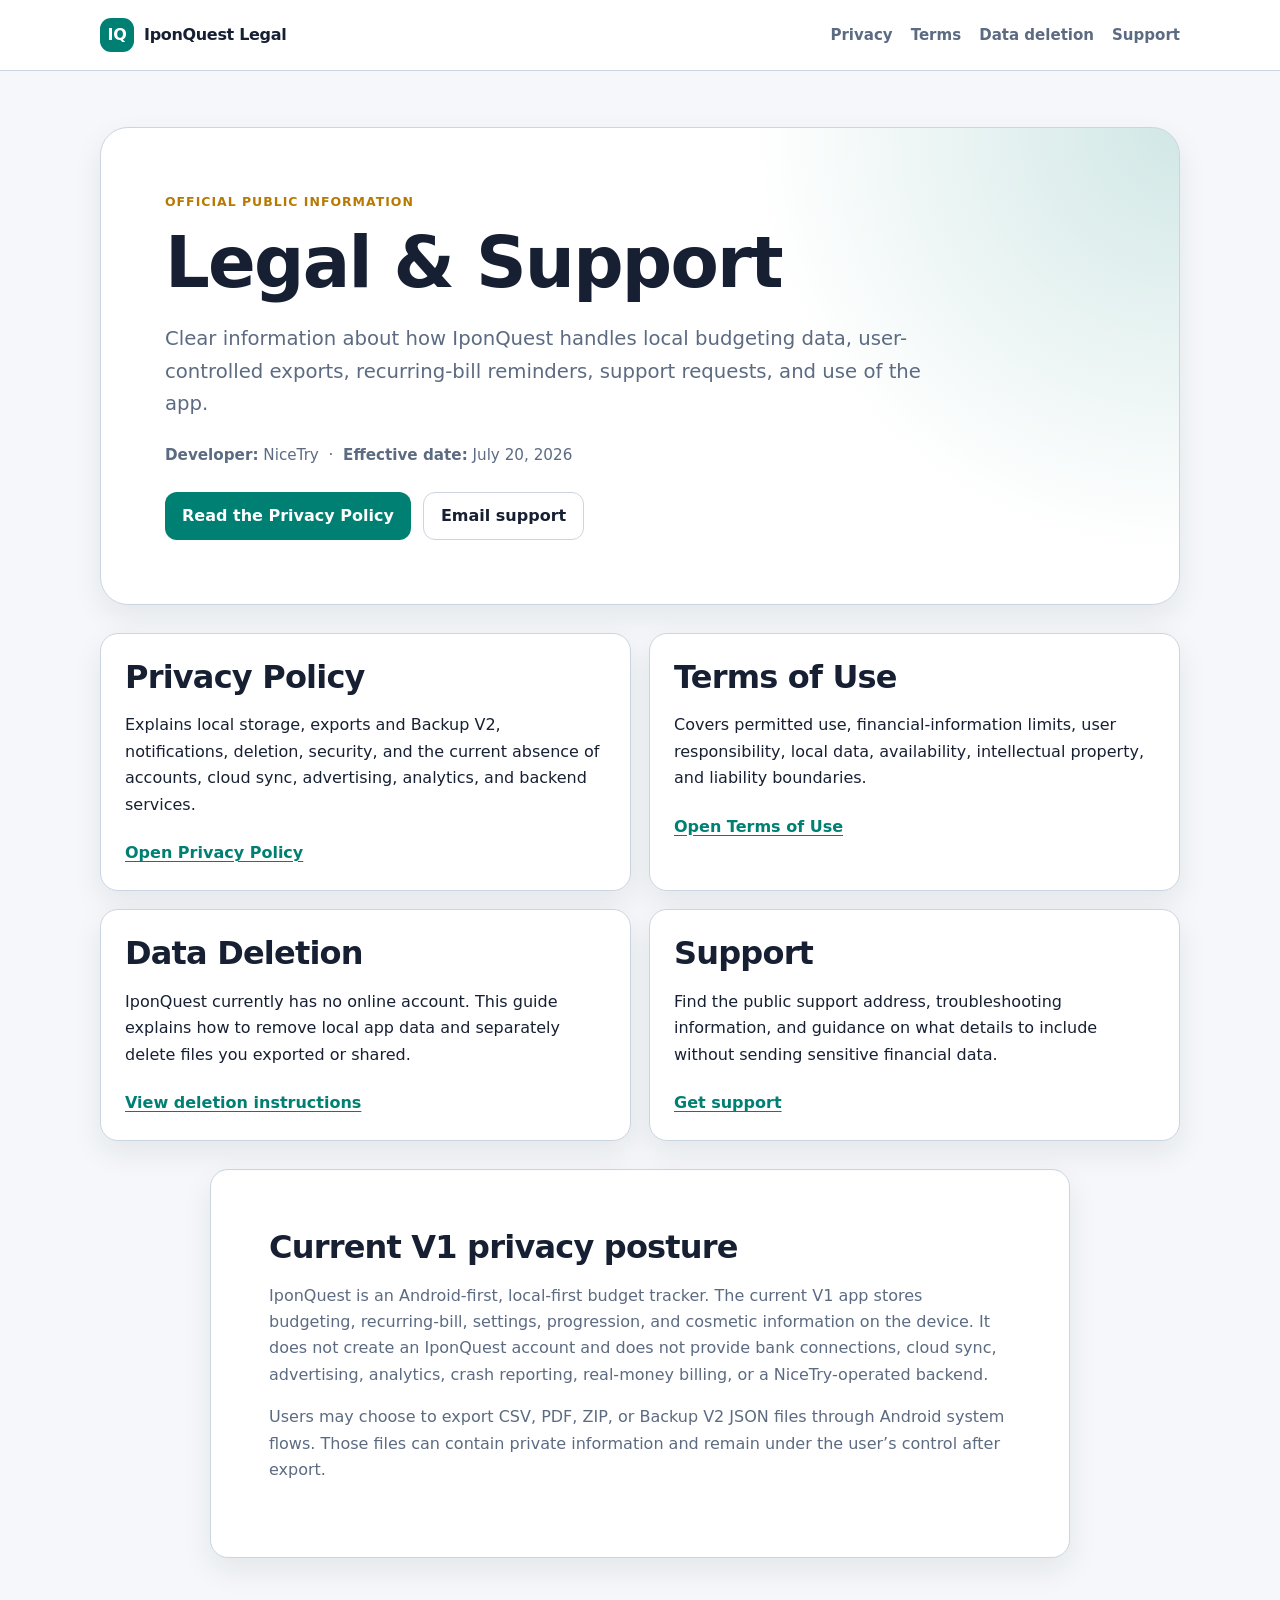
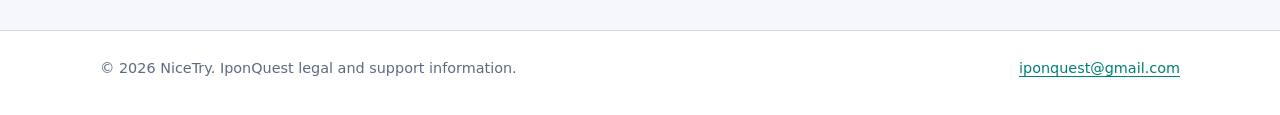
==== index.html @ e4a313d3 "feat: add legal site landing page" ====
<!doctype html>
<html lang="en">
<head>
  <meta charset="utf-8">
  <meta name="viewport" content="width=device-width, initial-scale=1">
  <meta name="description" content="Official IponQuest privacy, terms, support, and data-deletion information from NiceTry.">
  <title>IponQuest Legal & Support</title>
  <link rel="stylesheet" href="styles.css">
</head>
<body>
  <a class="skip-link" href="#main">Skip to content</a>
  <header class="site-header">
    <div class="header-inner">
      <a class="brand" href="index.html" aria-label="IponQuest Legal home">
        <span class="brand-mark" aria-hidden="true">IQ</span>
        <span>IponQuest Legal</span>
      </a>
      <nav class="nav" aria-label="Legal and support navigation">
        <a href="privacy.html">Privacy</a>
        <a href="terms.html">Terms</a>
        <a href="data-deletion.html">Data deletion</a>
        <a href="support.html">Support</a>
      </nav>
    </div>
  </header>

  <main id="main" class="page">
    <section class="hero">
      <p class="eyebrow">Official public information</p>
      <h1>Legal & Support</h1>
      <p class="lead">Clear information about how IponQuest handles local budgeting data, user-controlled exports, recurring-bill reminders, support requests, and use of the app.</p>
      <p class="meta"><strong>Developer:</strong> NiceTry &nbsp;·&nbsp; <strong>Effective date:</strong> July 20, 2026</p>
      <div class="button-row">
        <a class="button" href="privacy.html">Read the Privacy Policy</a>
        <a class="button secondary" href="mailto:iponquest@gmail.com">Email support</a>
      </div>
    </section>

    <section class="grid" aria-label="Legal documents">
      <article class="card">
        <h2>Privacy Policy</h2>
        <p>Explains local storage, exports and Backup V2, notifications, deletion, security, and the current absence of accounts, cloud sync, advertising, analytics, and backend services.</p>
        <a class="card-link" href="privacy.html">Open Privacy Policy</a>
      </article>

      <article class="card">
        <h2>Terms of Use</h2>
        <p>Covers permitted use, financial-information limits, user responsibility, local data, availability, intellectual property, and liability boundaries.</p>
        <a class="card-link" href="terms.html">Open Terms of Use</a>
      </article>

      <article class="card">
        <h2>Data Deletion</h2>
        <p>IponQuest currently has no online account. This guide explains how to remove local app data and separately delete files you exported or shared.</p>
        <a class="card-link" href="data-deletion.html">View deletion instructions</a>
      </article>

      <article class="card">
        <h2>Support</h2>
        <p>Find the public support address, troubleshooting information, and guidance on what details to include without sending sensitive financial data.</p>
        <a class="card-link" href="support.html">Get support</a>
      </article>
    </section>

    <section class="document" style="margin-top: 28px;">
      <h2>Current V1 privacy posture</h2>
      <p>IponQuest is an Android-first, local-first budget tracker. The current V1 app stores budgeting, recurring-bill, settings, progression, and cosmetic information on the device. It does not create an IponQuest account and does not provide bank connections, cloud sync, advertising, analytics, crash reporting, real-money billing, or a NiceTry-operated backend.</p>
      <p>Users may choose to export CSV, PDF, ZIP, or Backup V2 JSON files through Android system flows. Those files can contain private information and remain under the user’s control after export.</p>
    </section>
  </main>

  <footer class="site-footer">
    <div class="footer-inner">
      <span>© 2026 NiceTry. IponQuest legal and support information.</span>
      <span><a href="mailto:iponquest@gmail.com">iponquest@gmail.com</a></span>
    </div>
  </footer>
</body>
</html>
---- styles.css ----
:root {
  color-scheme: light dark;
  --bg: #f5f7fa;
  --surface: #ffffff;
  --surface-soft: #eef3f7;
  --text: #172033;
  --muted: #5c6b82;
  --line: #cbd5e1;
  --accent: #007f73;
  --accent-strong: #00665d;
  --gold: #b77900;
  --focus: #0b84f3;
  --shadow: 0 12px 30px rgba(23, 32, 51, 0.08);
  --radius: 18px;
}

* {
  box-sizing: border-box;
}

html {
  scroll-behavior: smooth;
}

body {
  margin: 0;
  background: var(--bg);
  color: var(--text);
  font-family: Inter, ui-sans-serif, system-ui, -apple-system, BlinkMacSystemFont, "Segoe UI", sans-serif;
  font-size: 16px;
  line-height: 1.65;
}

a {
  color: var(--accent);
  text-underline-offset: 0.18em;
}

a:hover {
  color: var(--accent-strong);
}

a:focus-visible,
button:focus-visible {
  outline: 3px solid var(--focus);
  outline-offset: 3px;
  border-radius: 6px;
}

.site-header {
  border-bottom: 1px solid var(--line);
  background: color-mix(in srgb, var(--surface) 92%, transparent);
  position: sticky;
  top: 0;
  z-index: 10;
  backdrop-filter: blur(14px);
}

.header-inner,
.page,
.footer-inner {
  width: min(1080px, calc(100% - 32px));
  margin: 0 auto;
}

.header-inner {
  min-height: 70px;
  display: flex;
  align-items: center;
  justify-content: space-between;
  gap: 24px;
}

.brand {
  display: inline-flex;
  align-items: center;
  gap: 10px;
  color: var(--text);
  font-weight: 800;
  text-decoration: none;
  letter-spacing: -0.02em;
}

.brand-mark {
  width: 34px;
  height: 34px;
  display: grid;
  place-items: center;
  border-radius: 11px;
  background: var(--accent);
  color: #ffffff;
  font-weight: 900;
}

.nav {
  display: flex;
  flex-wrap: wrap;
  justify-content: flex-end;
  gap: 8px 18px;
}

.nav a {
  color: var(--muted);
  font-size: 0.94rem;
  font-weight: 700;
  text-decoration: none;
}

.nav a[aria-current="page"] {
  color: var(--accent);
}

.page {
  padding: 56px 0 72px;
}

.hero {
  padding: clamp(28px, 6vw, 64px);
  border: 1px solid var(--line);
  border-radius: 28px;
  background:
    radial-gradient(circle at top right, color-mix(in srgb, var(--accent) 18%, transparent), transparent 36%),
    var(--surface);
  box-shadow: var(--shadow);
}

.eyebrow {
  margin: 0 0 8px;
  color: var(--gold);
  font-weight: 800;
  letter-spacing: 0.08em;
  text-transform: uppercase;
  font-size: 0.78rem;
}

h1,
h2,
h3 {
  line-height: 1.2;
  letter-spacing: -0.025em;
}

h1 {
  margin: 0;
  font-size: clamp(2.15rem, 7vw, 4.4rem);
}

h2 {
  margin: 2.3rem 0 0.7rem;
  font-size: clamp(1.45rem, 3vw, 2rem);
}

h3 {
  margin: 1.55rem 0 0.45rem;
  font-size: 1.15rem;
}

.lead {
  max-width: 760px;
  margin: 18px 0 0;
  color: var(--muted);
  font-size: clamp(1.05rem, 2vw, 1.23rem);
}

.meta {
  margin-top: 22px;
  color: var(--muted);
  font-size: 0.95rem;
}

.grid {
  display: grid;
  grid-template-columns: repeat(2, minmax(0, 1fr));
  gap: 18px;
  margin-top: 28px;
}

.card,
.document {
  border: 1px solid var(--line);
  border-radius: var(--radius);
  background: var(--surface);
  box-shadow: var(--shadow);
}

.card {
  padding: 24px;
}

.card h2,
.card h3 {
  margin-top: 0;
}

.card p:last-child {
  margin-bottom: 0;
}

.card-link {
  display: inline-block;
  margin-top: 6px;
  font-weight: 800;
}

.document {
  max-width: 860px;
  margin: 0 auto;
  padding: clamp(24px, 5vw, 58px);
}

.document > :first-child {
  margin-top: 0;
}

.document p,
.document li {
  color: var(--muted);
}

.document strong,
.document h1,
.document h2,
.document h3 {
  color: var(--text);
}

.document ul,
.document ol {
  padding-left: 1.35rem;
}

.notice {
  margin: 24px 0;
  padding: 18px 20px;
  border-left: 5px solid var(--accent);
  border-radius: 12px;
  background: var(--surface-soft);
}

.notice strong {
  display: block;
  margin-bottom: 4px;
}

.button-row {
  display: flex;
  flex-wrap: wrap;
  gap: 12px;
  margin-top: 24px;
}

.button {
  display: inline-flex;
  align-items: center;
  justify-content: center;
  min-height: 46px;
  padding: 10px 17px;
  border-radius: 12px;
  background: var(--accent);
  color: #ffffff;
  font-weight: 800;
  text-decoration: none;
}

.button:hover {
  background: var(--accent-strong);
  color: #ffffff;
}

.button.secondary {
  border: 1px solid var(--line);
  background: var(--surface);
  color: var(--text);
}

.site-footer {
  border-top: 1px solid var(--line);
  background: var(--surface);
}

.footer-inner {
  padding: 26px 0 34px;
  color: var(--muted);
  font-size: 0.9rem;
  display: flex;
  flex-wrap: wrap;
  justify-content: space-between;
  gap: 10px 24px;
}

.skip-link {
  position: fixed;
  left: 14px;
  top: 14px;
  z-index: 100;
  transform: translateY(-180%);
  padding: 10px 14px;
  border-radius: 10px;
  background: var(--text);
  color: var(--surface);
  font-weight: 800;
}

.skip-link:focus {
  transform: translateY(0);
}

@media (max-width: 760px) {
  .header-inner {
    align-items: flex-start;
    flex-direction: column;
    padding: 14px 0;
    gap: 10px;
  }

  .nav {
    justify-content: flex-start;
  }

  .page {
    padding-top: 30px;
  }

  .grid {
    grid-template-columns: 1fr;
  }
}

@media (prefers-color-scheme: dark) {
  :root {
    --bg: #08131f;
    --surface: #0f1e2c;
    --surface-soft: #15283a;
    --text: #edf4fb;
    --muted: #b5c2d1;
    --line: #31465b;
    --accent: #55d8c7;
    --accent-strong: #82e8db;
    --gold: #ffc44d;
    --focus: #78b8ff;
    --shadow: 0 14px 34px rgba(0, 0, 0, 0.26);
  }
}
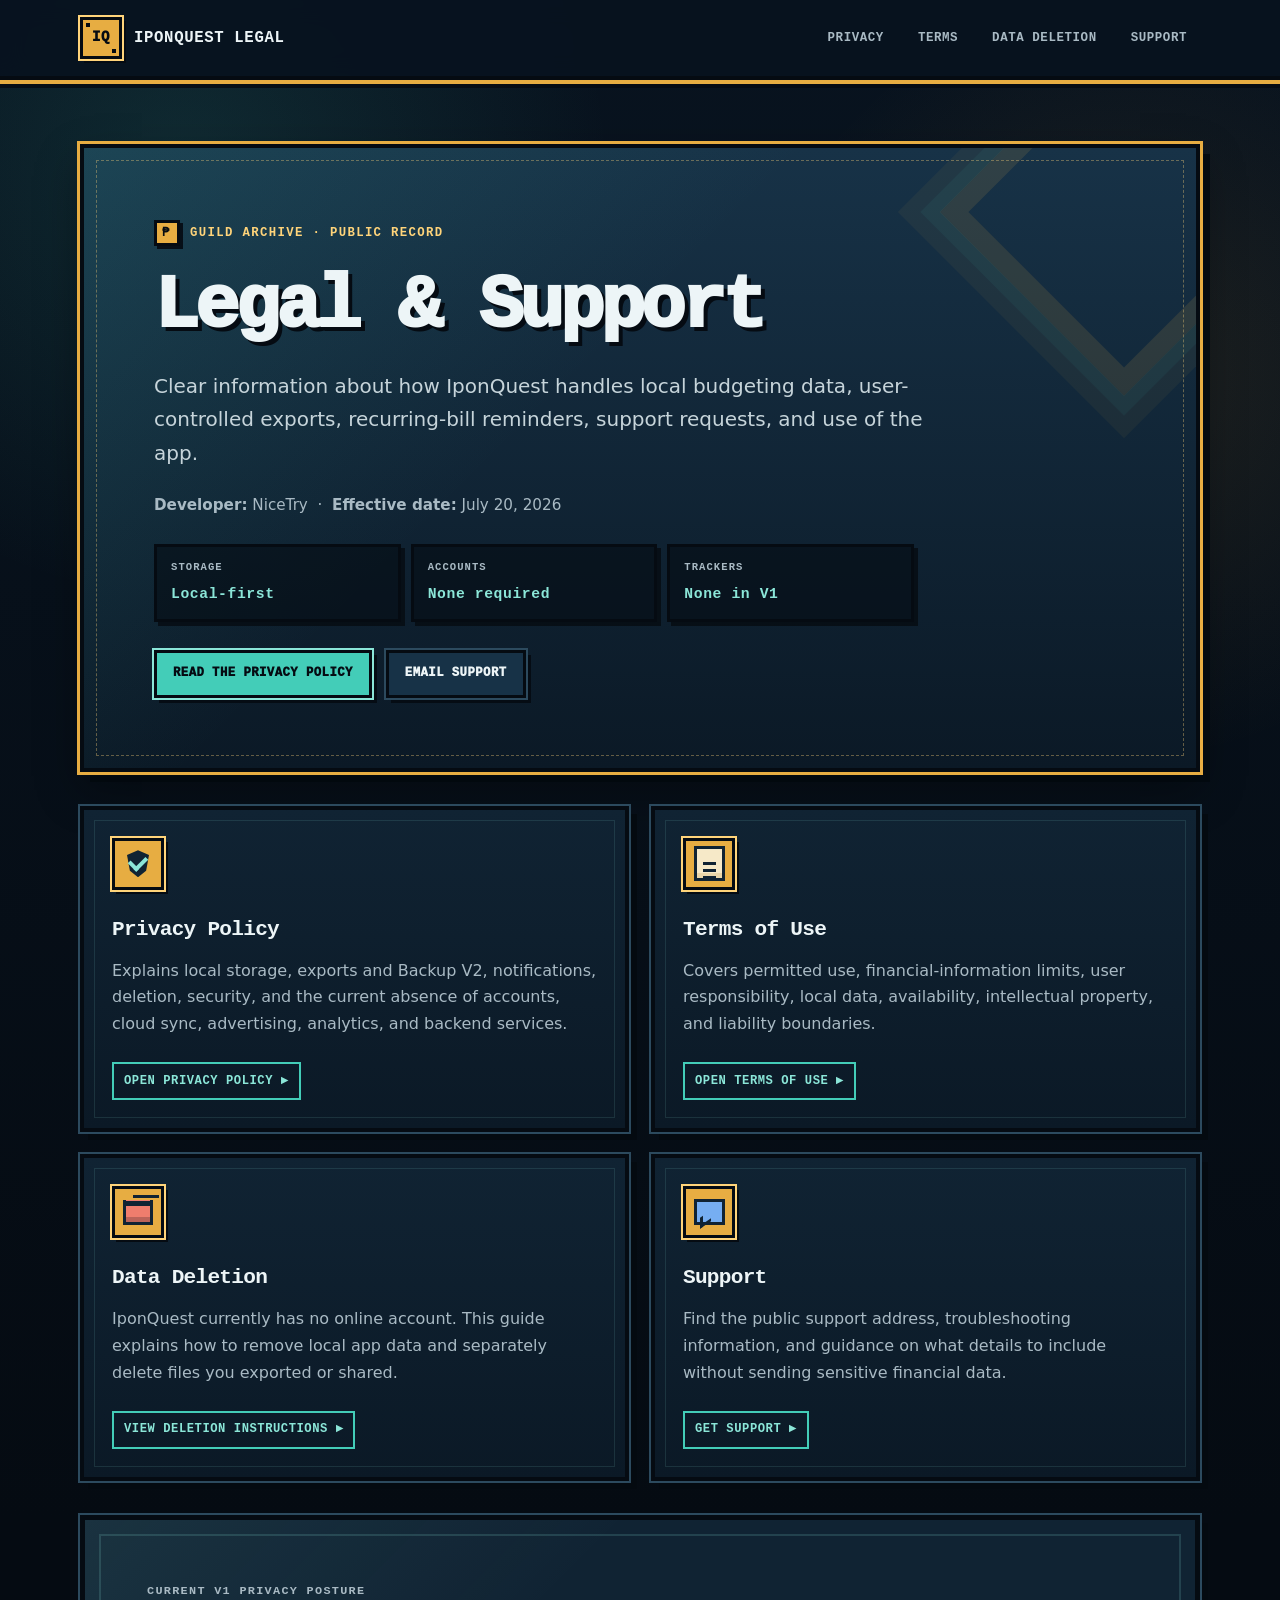
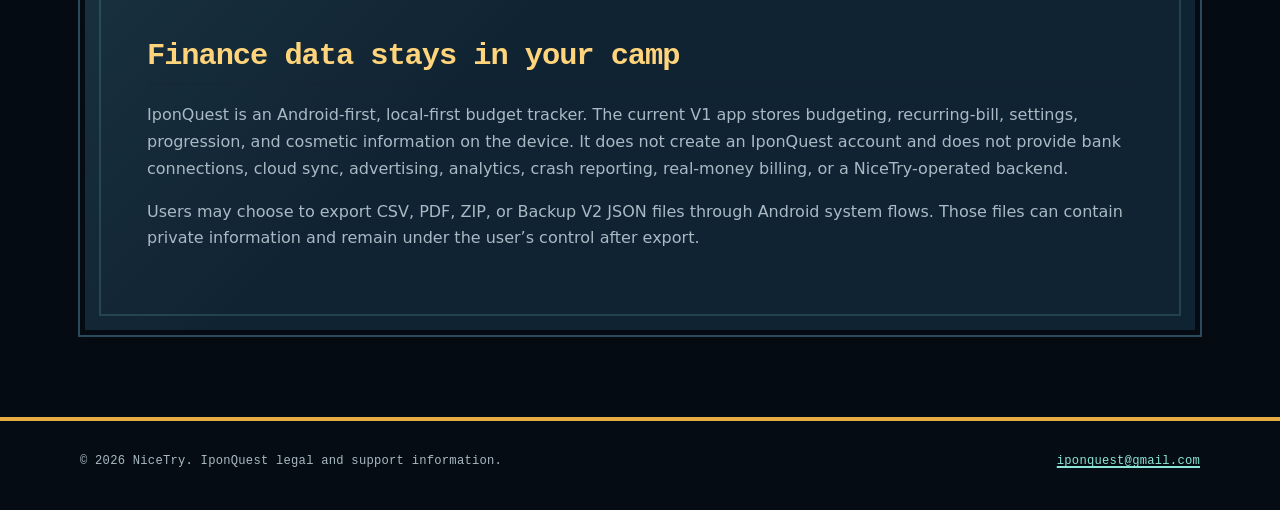
==== commit 3035d8f7: "ui: add guild archive presentation" ====
--- a/index.html
+++ b/index.html
@@ -26,10 +26,29 @@
 
   <main id="main" class="page">
     <section class="hero">
-      <p class="eyebrow">Official public information</p>
+      <div class="guild-kicker">
+        <span class="coin-sprite" aria-hidden="true">₱</span>
+        <span>Guild Archive · Public Record</span>
+      </div>
       <h1>Legal & Support</h1>
       <p class="lead">Clear information about how IponQuest handles local budgeting data, user-controlled exports, recurring-bill reminders, support requests, and use of the app.</p>
       <p class="meta"><strong>Developer:</strong> NiceTry &nbsp;·&nbsp; <strong>Effective date:</strong> July 20, 2026</p>
+
+      <div class="status-strip" aria-label="Current IponQuest privacy status">
+        <div class="status-item">
+          <span class="status-label">Storage</span>
+          <strong>Local-first</strong>
+        </div>
+        <div class="status-item">
+          <span class="status-label">Accounts</span>
+          <strong>None required</strong>
+        </div>
+        <div class="status-item">
+          <span class="status-label">Trackers</span>
+          <strong>None in V1</strong>
+        </div>
+      </div>
+
       <div class="button-row">
         <a class="button" href="privacy.html">Read the Privacy Policy</a>
         <a class="button secondary" href="mailto:iponquest@gmail.com">Email support</a>
@@ -38,32 +57,37 @@
 
     <section class="grid" aria-label="Legal documents">
       <article class="card">
+        <span class="card-glyph glyph-shield" aria-hidden="true"></span>
         <h2>Privacy Policy</h2>
         <p>Explains local storage, exports and Backup V2, notifications, deletion, security, and the current absence of accounts, cloud sync, advertising, analytics, and backend services.</p>
         <a class="card-link" href="privacy.html">Open Privacy Policy</a>
       </article>
 
       <article class="card">
+        <span class="card-glyph glyph-scroll" aria-hidden="true"></span>
         <h2>Terms of Use</h2>
         <p>Covers permitted use, financial-information limits, user responsibility, local data, availability, intellectual property, and liability boundaries.</p>
         <a class="card-link" href="terms.html">Open Terms of Use</a>
       </article>
 
       <article class="card">
+        <span class="card-glyph glyph-delete" aria-hidden="true"></span>
         <h2>Data Deletion</h2>
         <p>IponQuest currently has no online account. This guide explains how to remove local app data and separately delete files you exported or shared.</p>
         <a class="card-link" href="data-deletion.html">View deletion instructions</a>
       </article>
 
       <article class="card">
+        <span class="card-glyph glyph-support" aria-hidden="true"></span>
         <h2>Support</h2>
         <p>Find the public support address, troubleshooting information, and guidance on what details to include without sending sensitive financial data.</p>
         <a class="card-link" href="support.html">Get support</a>
       </article>
     </section>
 
-    <section class="document" style="margin-top: 28px;">
-      <h2>Current V1 privacy posture</h2>
+    <section class="document posture-panel">
+      <p class="eyebrow">Current V1 privacy posture</p>
+      <h2>Finance data stays in your camp</h2>
       <p>IponQuest is an Android-first, local-first budget tracker. The current V1 app stores budgeting, recurring-bill, settings, progression, and cosmetic information on the device. It does not create an IponQuest account and does not provide bank connections, cloud sync, advertising, analytics, crash reporting, real-money billing, or a NiceTry-operated backend.</p>
       <p>Users may choose to export CSV, PDF, ZIP, or Backup V2 JSON files through Android system flows. Those files can contain private information and remain under the user’s control after export.</p>
     </section>
--- a/styles.css
+++ b/styles.css
@@ -1,17 +1,28 @@
 :root {
-  color-scheme: light dark;
-  --bg: #f5f7fa;
-  --surface: #ffffff;
-  --surface-soft: #eef3f7;
-  --text: #172033;
-  --muted: #5c6b82;
-  --line: #cbd5e1;
-  --accent: #007f73;
-  --accent-strong: #00665d;
-  --gold: #b77900;
-  --focus: #0b84f3;
-  --shadow: 0 12px 30px rgba(23, 32, 51, 0.08);
-  --radius: 18px;
+  color-scheme: dark;
+  --night-950: #050b12;
+  --night-900: #08131f;
+  --night-850: #0b1926;
+  --night-800: #102333;
+  --night-750: #173247;
+  --teal-500: #43cdb8;
+  --teal-300: #8be6d8;
+  --gold-500: #e7ad42;
+  --gold-300: #ffd47a;
+  --coral-500: #ef7d6d;
+  --blue-400: #76aef2;
+  --paper-100: #f6e9c8;
+  --paper-200: #ead6aa;
+  --paper-ink: #172536;
+  --paper-muted: #4d5967;
+  --text: #edf5f7;
+  --muted: #a9bac4;
+  --line: #2c4a5e;
+  --focus: #91c6ff;
+  --shadow-deep: 10px 10px 0 rgba(2, 8, 13, 0.78);
+  --shadow-soft: 0 18px 40px rgba(0, 0, 0, 0.34);
+  --pixel-font: ui-monospace, "Cascadia Mono", "SFMono-Regular", Menlo, Monaco, Consolas, "Liberation Mono", monospace;
+  --body-font: Inter, ui-sans-serif, system-ui, -apple-system, BlinkMacSystemFont, "Segoe UI", sans-serif;
 }
 
 * {
@@ -20,51 +31,83 @@
 
 html {
   scroll-behavior: smooth;
+  background: var(--night-950);
 }
 
 body {
+  min-height: 100vh;
   margin: 0;
-  background: var(--bg);
+  overflow-x: hidden;
+  background:
+    radial-gradient(circle at 14% 8%, rgba(67, 205, 184, 0.13), transparent 27rem),
+    radial-gradient(circle at 88% 18%, rgba(231, 173, 66, 0.10), transparent 24rem),
+    linear-gradient(180deg, var(--night-900), var(--night-950) 72%);
   color: var(--text);
-  font-family: Inter, ui-sans-serif, system-ui, -apple-system, BlinkMacSystemFont, "Segoe UI", sans-serif;
+  font-family: var(--body-font);
   font-size: 16px;
-  line-height: 1.65;
+  line-height: 1.68;
+}
+
+body::before {
+  content: "";
+  position: fixed;
+  inset: 0;
+  z-index: -2;
+  pointer-events: none;
+  background-image:
+    linear-gradient(rgba(139, 230, 216, 0.025) 1px, transparent 1px),
+    linear-gradient(90deg, rgba(139, 230, 216, 0.025) 1px, transparent 1px);
+  background-size: 24px 24px;
+  mask-image: linear-gradient(to bottom, #000 0%, transparent 78%);
+}
+
+body::after {
+  content: "";
+  position: fixed;
+  inset: 0;
+  z-index: -1;
+  pointer-events: none;
+  opacity: 0.28;
+  background:
+    linear-gradient(90deg, transparent 0 6%, rgba(255, 212, 122, 0.3) 6% 6.3%, transparent 6.3% 100%) 0 8% / 318px 176px repeat,
+    linear-gradient(90deg, transparent 0 72%, rgba(139, 230, 216, 0.26) 72% 72.3%, transparent 72.3% 100%) 0 0 / 420px 212px repeat;
 }
 
 a {
-  color: var(--accent);
-  text-underline-offset: 0.18em;
+  color: var(--teal-300);
+  text-underline-offset: 0.2em;
+  text-decoration-thickness: 2px;
 }
 
 a:hover {
-  color: var(--accent-strong);
+  color: var(--gold-300);
 }
 
 a:focus-visible,
 button:focus-visible {
   outline: 3px solid var(--focus);
-  outline-offset: 3px;
-  border-radius: 6px;
+  outline-offset: 4px;
 }
 
 .site-header {
-  border-bottom: 1px solid var(--line);
-  background: color-mix(in srgb, var(--surface) 92%, transparent);
   position: sticky;
   top: 0;
-  z-index: 10;
-  backdrop-filter: blur(14px);
+  z-index: 20;
+  border-bottom: 4px solid var(--night-950);
+  background: rgba(8, 19, 31, 0.94);
+  box-shadow: 0 4px 0 var(--gold-500), 0 8px 0 rgba(5, 11, 18, 0.8);
+  backdrop-filter: blur(12px);
 }
 
 .header-inner,
 .page,
 .footer-inner {
-  width: min(1080px, calc(100% - 32px));
+  width: min(1120px, calc(100% - 32px));
   margin: 0 auto;
 }
 
 .header-inner {
-  min-height: 70px;
+  min-height: 76px;
   display: flex;
   align-items: center;
   justify-content: space-between;
@@ -74,138 +117,445 @@
 .brand {
   display: inline-flex;
   align-items: center;
-  gap: 10px;
+  gap: 12px;
   color: var(--text);
-  font-weight: 800;
+  font-family: var(--pixel-font);
+  font-size: 0.98rem;
+  font-weight: 900;
+  letter-spacing: 0.04em;
   text-decoration: none;
-  letter-spacing: -0.02em;
+  text-transform: uppercase;
+}
+
+.brand:hover {
+  color: var(--gold-300);
 }
 
 .brand-mark {
-  width: 34px;
-  height: 34px;
+  position: relative;
+  width: 42px;
+  height: 42px;
   display: grid;
   place-items: center;
-  border-radius: 11px;
-  background: var(--accent);
-  color: #ffffff;
-  font-weight: 900;
+  border: 3px solid var(--night-950);
+  background: var(--gold-500);
+  color: var(--night-950);
+  font-family: var(--pixel-font);
+  font-size: 0.88rem;
+  font-weight: 1000;
+  box-shadow:
+    0 0 0 2px var(--gold-300),
+    4px 4px 0 var(--night-950);
+}
+
+.brand-mark::before,
+.brand-mark::after {
+  content: "";
+  position: absolute;
+  width: 4px;
+  height: 4px;
+  background: var(--night-950);
+}
+
+.brand-mark::before {
+  left: 3px;
+  top: 3px;
+}
+
+.brand-mark::after {
+  right: 3px;
+  bottom: 3px;
 }
 
 .nav {
   display: flex;
   flex-wrap: wrap;
   justify-content: flex-end;
-  gap: 8px 18px;
+  gap: 8px;
 }
 
 .nav a {
+  min-height: 38px;
+  display: inline-flex;
+  align-items: center;
+  padding: 7px 11px;
+  border: 2px solid transparent;
   color: var(--muted);
-  font-size: 0.94rem;
-  font-weight: 700;
+  font-family: var(--pixel-font);
+  font-size: 0.78rem;
+  font-weight: 800;
+  letter-spacing: 0.045em;
   text-decoration: none;
-}
-
+  text-transform: uppercase;
+}
+
+.nav a:hover,
 .nav a[aria-current="page"] {
-  color: var(--accent);
+  border-color: var(--gold-500);
+  background: var(--night-800);
+  color: var(--gold-300);
+  box-shadow: 3px 3px 0 var(--night-950);
 }
 
 .page {
-  padding: 56px 0 72px;
+  padding: 64px 0 82px;
 }
 
 .hero {
-  padding: clamp(28px, 6vw, 64px);
-  border: 1px solid var(--line);
-  border-radius: 28px;
+  position: relative;
+  overflow: hidden;
+  padding: clamp(32px, 6vw, 70px);
+  border: 4px solid var(--night-950);
   background:
-    radial-gradient(circle at top right, color-mix(in srgb, var(--accent) 18%, transparent), transparent 36%),
-    var(--surface);
-  box-shadow: var(--shadow);
+    linear-gradient(135deg, rgba(67, 205, 184, 0.12), transparent 42%),
+    linear-gradient(180deg, var(--night-750), var(--night-850));
+  box-shadow:
+    0 0 0 3px var(--gold-500),
+    var(--shadow-deep),
+    var(--shadow-soft);
+}
+
+.hero::before {
+  content: "";
+  position: absolute;
+  right: -58px;
+  top: -66px;
+  width: 220px;
+  height: 220px;
+  border: 20px solid rgba(231, 173, 66, 0.12);
+  transform: rotate(45deg);
+  box-shadow:
+    0 0 0 14px rgba(67, 205, 184, 0.06),
+    0 0 0 30px rgba(231, 173, 66, 0.05);
+}
+
+.hero::after {
+  content: "";
+  position: absolute;
+  inset: 12px;
+  border: 1px dashed rgba(255, 212, 122, 0.36);
+  pointer-events: none;
+}
+
+.guild-kicker {
+  position: relative;
+  z-index: 1;
+  display: inline-flex;
+  align-items: center;
+  gap: 10px;
+  margin-bottom: 18px;
+  color: var(--gold-300);
+  font-family: var(--pixel-font);
+  font-size: 0.77rem;
+  font-weight: 900;
+  letter-spacing: 0.11em;
+  text-transform: uppercase;
+}
+
+.coin-sprite {
+  width: 26px;
+  height: 26px;
+  display: grid;
+  place-items: center;
+  border: 3px solid var(--night-950);
+  background: var(--gold-500);
+  color: var(--night-950);
+  font-family: var(--pixel-font);
+  font-weight: 1000;
+  box-shadow: 3px 3px 0 rgba(5, 11, 18, 0.9);
 }
 
 .eyebrow {
-  margin: 0 0 8px;
-  color: var(--gold);
-  font-weight: 800;
-  letter-spacing: 0.08em;
+  margin: 0 0 10px;
+  color: var(--gold-300);
+  font-family: var(--pixel-font);
+  font-size: 0.74rem;
+  font-weight: 900;
+  letter-spacing: 0.11em;
   text-transform: uppercase;
-  font-size: 0.78rem;
 }
 
 h1,
 h2,
 h3 {
-  line-height: 1.2;
+  line-height: 1.18;
+}
+
+h1 {
+  position: relative;
+  z-index: 1;
+  margin: 0;
+  max-width: 820px;
+  color: var(--text);
+  font-family: var(--pixel-font);
+  font-size: clamp(2.15rem, 6.8vw, 4.65rem);
+  font-weight: 1000;
+  letter-spacing: -0.055em;
+  text-shadow: 4px 4px 0 var(--night-950);
+}
+
+h2 {
+  margin: 2.35rem 0 0.72rem;
+  font-family: var(--pixel-font);
+  font-size: clamp(1.35rem, 3vw, 1.9rem);
+  letter-spacing: -0.035em;
+}
+
+h3 {
+  margin: 1.6rem 0 0.48rem;
+  font-family: var(--pixel-font);
+  font-size: 1.08rem;
   letter-spacing: -0.025em;
 }
 
-h1 {
-  margin: 0;
-  font-size: clamp(2.15rem, 7vw, 4.4rem);
-}
-
-h2 {
-  margin: 2.3rem 0 0.7rem;
-  font-size: clamp(1.45rem, 3vw, 2rem);
-}
-
-h3 {
-  margin: 1.55rem 0 0.45rem;
-  font-size: 1.15rem;
-}
-
 .lead {
-  max-width: 760px;
+  position: relative;
+  z-index: 1;
+  max-width: 770px;
   margin: 18px 0 0;
-  color: var(--muted);
-  font-size: clamp(1.05rem, 2vw, 1.23rem);
+  color: #c6d4da;
+  font-size: clamp(1.05rem, 2vw, 1.25rem);
 }
 
 .meta {
+  position: relative;
+  z-index: 1;
   margin-top: 22px;
   color: var(--muted);
   font-size: 0.95rem;
 }
 
+.status-strip {
+  position: relative;
+  z-index: 1;
+  display: grid;
+  grid-template-columns: repeat(3, minmax(0, 1fr));
+  gap: 10px;
+  max-width: 760px;
+  margin-top: 26px;
+}
+
+.status-item {
+  min-height: 74px;
+  padding: 12px 14px;
+  border: 3px solid var(--night-950);
+  background: rgba(5, 11, 18, 0.58);
+  box-shadow: 4px 4px 0 rgba(5, 11, 18, 0.82);
+}
+
+.status-label {
+  display: block;
+  margin-bottom: 3px;
+  color: var(--muted);
+  font-family: var(--pixel-font);
+  font-size: 0.66rem;
+  font-weight: 900;
+  letter-spacing: 0.1em;
+  text-transform: uppercase;
+}
+
+.status-item strong {
+  color: var(--teal-300);
+  font-family: var(--pixel-font);
+  font-size: 0.92rem;
+  letter-spacing: 0.04em;
+}
+
 .grid {
   display: grid;
   grid-template-columns: repeat(2, minmax(0, 1fr));
-  gap: 18px;
-  margin-top: 28px;
-}
-
-.card,
-.document {
-  border: 1px solid var(--line);
-  border-radius: var(--radius);
-  background: var(--surface);
-  box-shadow: var(--shadow);
+  gap: 22px;
+  margin-top: 34px;
 }
 
 .card {
-  padding: 24px;
-}
-
-.card h2,
-.card h3 {
-  margin-top: 0;
+  position: relative;
+  min-height: 250px;
+  overflow: hidden;
+  padding: 28px;
+  border: 4px solid var(--night-950);
+  background: linear-gradient(180deg, var(--night-800), var(--night-850));
+  box-shadow:
+    0 0 0 2px var(--line),
+    8px 8px 0 rgba(4, 10, 16, 0.86);
+  transition: transform 140ms ease, border-color 140ms ease, box-shadow 140ms ease;
+}
+
+.card::after {
+  content: "";
+  position: absolute;
+  inset: 10px;
+  border: 1px solid rgba(139, 230, 216, 0.12);
+  pointer-events: none;
+}
+
+.card:hover {
+  transform: translate(-2px, -2px);
+  border-color: var(--gold-500);
+  box-shadow:
+    0 0 0 2px var(--gold-300),
+    11px 11px 0 rgba(4, 10, 16, 0.9);
+}
+
+.card h2 {
+  position: relative;
+  z-index: 1;
+  margin: 18px 0 10px;
+  color: var(--text);
+  font-size: 1.32rem;
+}
+
+.card p {
+  position: relative;
+  z-index: 1;
+  color: var(--muted);
 }
 
 .card p:last-child {
   margin-bottom: 0;
 }
 
+.card-glyph {
+  position: relative;
+  z-index: 1;
+  width: 52px;
+  height: 52px;
+  display: inline-grid;
+  place-items: center;
+  border: 3px solid var(--night-950);
+  background: var(--gold-500);
+  box-shadow:
+    0 0 0 2px var(--gold-300),
+    4px 4px 0 var(--night-950);
+}
+
+.card-glyph::before,
+.card-glyph::after {
+  content: "";
+  position: absolute;
+}
+
+.glyph-shield::before {
+  width: 22px;
+  height: 27px;
+  background: var(--night-800);
+  clip-path: polygon(50% 0, 100% 18%, 87% 76%, 50% 100%, 13% 76%, 0 18%);
+}
+
+.glyph-shield::after {
+  width: 8px;
+  height: 13px;
+  border-right: 4px solid var(--teal-300);
+  border-bottom: 4px solid var(--teal-300);
+  transform: translateY(-2px) rotate(45deg);
+}
+
+.glyph-scroll::before {
+  width: 25px;
+  height: 29px;
+  border: 3px solid var(--night-800);
+  background: var(--paper-100);
+  box-shadow: inset 0 -5px 0 var(--paper-200);
+}
+
+.glyph-scroll::after {
+  width: 13px;
+  height: 3px;
+  background: var(--night-800);
+  box-shadow: 0 7px 0 var(--night-800), 0 14px 0 var(--night-800);
+}
+
+.glyph-delete::before {
+  width: 24px;
+  height: 22px;
+  border: 3px solid var(--night-800);
+  border-top: 0;
+  background: var(--coral-500);
+  box-shadow: inset 0 -5px 0 rgba(5, 11, 18, 0.22);
+}
+
+.glyph-delete::after {
+  width: 28px;
+  height: 5px;
+  top: 12px;
+  background: var(--night-800);
+  box-shadow: 8px -7px 0 -1px var(--night-800);
+}
+
+.glyph-support::before {
+  width: 25px;
+  height: 20px;
+  border: 3px solid var(--night-800);
+  background: var(--blue-400);
+}
+
+.glyph-support::after {
+  left: 14px;
+  bottom: 10px;
+  width: 8px;
+  height: 8px;
+  border-left: 3px solid var(--night-800);
+  border-bottom: 3px solid var(--night-800);
+  transform: skewY(-35deg);
+}
+
 .card-link {
-  display: inline-block;
-  margin-top: 6px;
-  font-weight: 800;
+  position: relative;
+  z-index: 1;
+  display: inline-flex;
+  align-items: center;
+  min-height: 38px;
+  margin-top: 8px;
+  padding: 5px 10px;
+  border: 2px solid var(--teal-500);
+  color: var(--teal-300);
+  font-family: var(--pixel-font);
+  font-size: 0.76rem;
+  font-weight: 900;
+  letter-spacing: 0.045em;
+  text-decoration: none;
+  text-transform: uppercase;
+}
+
+.card-link::after {
+  content: "▶";
+  margin-left: 8px;
+  font-size: 0.7em;
+}
+
+.card-link:hover {
+  border-color: var(--gold-500);
+  background: var(--gold-500);
+  color: var(--night-950);
 }
 
 .document {
-  max-width: 860px;
+  position: relative;
+  max-width: 900px;
   margin: 0 auto;
-  padding: clamp(24px, 5vw, 58px);
+  padding: clamp(28px, 5vw, 62px);
+  border: 5px solid var(--night-950);
+  background:
+    linear-gradient(rgba(255, 255, 255, 0.12), rgba(255, 255, 255, 0.12)),
+    var(--paper-100);
+  color: var(--paper-ink);
+  box-shadow:
+    0 0 0 3px var(--gold-500),
+    10px 10px 0 rgba(4, 10, 16, 0.88),
+    var(--shadow-soft);
+}
+
+.document::before {
+  content: "";
+  position: absolute;
+  inset: 14px;
+  border: 2px solid rgba(120, 87, 35, 0.28);
+  pointer-events: none;
+}
+
+.document > * {
+  position: relative;
+  z-index: 1;
 }
 
 .document > :first-child {
@@ -214,78 +564,160 @@
 
 .document p,
 .document li {
-  color: var(--muted);
+  color: var(--paper-muted);
+}
+
+.document a {
+  color: #006f68;
+}
+
+.document a:hover {
+  color: #8b4f00;
 }
 
 .document strong,
 .document h1,
 .document h2,
 .document h3 {
-  color: var(--text);
+  color: var(--paper-ink);
+  text-shadow: none;
+}
+
+.document h1 {
+  font-size: clamp(2rem, 5.5vw, 3.8rem);
+}
+
+.document h2 {
+  padding-bottom: 8px;
+  border-bottom: 3px solid rgba(23, 37, 54, 0.18);
 }
 
 .document ul,
 .document ol {
-  padding-left: 1.35rem;
+  padding-left: 1.4rem;
+}
+
+.document li::marker {
+  color: #927026;
+  font-weight: 900;
+}
+
+.posture-panel {
+  max-width: none;
+  margin-top: 34px;
+  background:
+    linear-gradient(135deg, rgba(139, 230, 216, 0.08), transparent 36%),
+    var(--night-800);
+  color: var(--text);
+  box-shadow:
+    0 0 0 2px var(--line),
+    8px 8px 0 rgba(4, 10, 16, 0.86);
+}
+
+.posture-panel::before {
+  border-color: rgba(139, 230, 216, 0.16);
+}
+
+.posture-panel h2,
+.posture-panel strong {
+  color: var(--gold-300);
+}
+
+.posture-panel p,
+.posture-panel li {
+  color: var(--muted);
 }
 
 .notice {
-  margin: 24px 0;
-  padding: 18px 20px;
-  border-left: 5px solid var(--accent);
-  border-radius: 12px;
-  background: var(--surface-soft);
+  margin: 26px 0;
+  padding: 18px 20px 18px 22px;
+  border: 3px solid var(--paper-ink);
+  border-left: 9px solid #138f83;
+  background: #dcecd9;
+  color: #263947;
+  box-shadow: 5px 5px 0 rgba(23, 37, 54, 0.18);
 }
 
 .notice strong {
   display: block;
-  margin-bottom: 4px;
+  margin-bottom: 5px;
+  color: #0e5f59;
+  font-family: var(--pixel-font);
+  letter-spacing: -0.02em;
 }
 
 .button-row {
+  position: relative;
+  z-index: 1;
   display: flex;
   flex-wrap: wrap;
-  gap: 12px;
-  margin-top: 24px;
+  gap: 14px;
+  margin-top: 28px;
 }
 
 .button {
+  min-height: 48px;
   display: inline-flex;
   align-items: center;
   justify-content: center;
-  min-height: 46px;
-  padding: 10px 17px;
-  border-radius: 12px;
-  background: var(--accent);
-  color: #ffffff;
-  font-weight: 800;
+  padding: 10px 16px;
+  border: 3px solid var(--night-950);
+  background: var(--teal-500);
+  color: var(--night-950);
+  font-family: var(--pixel-font);
+  font-size: 0.77rem;
+  font-weight: 1000;
+  letter-spacing: 0.035em;
+  text-align: center;
   text-decoration: none;
+  text-transform: uppercase;
+  box-shadow:
+    0 0 0 2px var(--teal-300),
+    5px 5px 0 rgba(5, 11, 18, 0.9);
 }
 
 .button:hover {
-  background: var(--accent-strong);
-  color: #ffffff;
+  transform: translate(-1px, -1px);
+  background: var(--gold-500);
+  color: var(--night-950);
+  box-shadow:
+    0 0 0 2px var(--gold-300),
+    7px 7px 0 rgba(5, 11, 18, 0.9);
 }
 
 .button.secondary {
-  border: 1px solid var(--line);
-  background: var(--surface);
+  border-color: var(--night-950);
+  background: var(--night-750);
   color: var(--text);
+  box-shadow:
+    0 0 0 2px var(--line),
+    5px 5px 0 rgba(5, 11, 18, 0.9);
+}
+
+.document .button.secondary {
+  background: var(--paper-200);
+  color: var(--paper-ink);
+  box-shadow:
+    0 0 0 2px #b68b3e,
+    5px 5px 0 rgba(23, 37, 54, 0.3);
 }
 
 .site-footer {
-  border-top: 1px solid var(--line);
-  background: var(--surface);
+  border-top: 4px solid var(--gold-500);
+  background: #050c13;
+  box-shadow: inset 0 4px 0 var(--night-950);
 }
 
 .footer-inner {
-  padding: 26px 0 34px;
-  color: var(--muted);
-  font-size: 0.9rem;
+  padding: 30px 0 38px;
   display: flex;
   flex-wrap: wrap;
   justify-content: space-between;
-  gap: 10px 24px;
+  gap: 12px 24px;
+  color: var(--muted);
+  font-family: var(--pixel-font);
+  font-size: 0.76rem;
+  letter-spacing: 0.02em;
 }
 
 .skip-link {
@@ -293,51 +725,111 @@
   left: 14px;
   top: 14px;
   z-index: 100;
-  transform: translateY(-180%);
+  transform: translateY(-190%);
   padding: 10px 14px;
-  border-radius: 10px;
-  background: var(--text);
-  color: var(--surface);
-  font-weight: 800;
+  border: 3px solid var(--gold-300);
+  background: var(--night-950);
+  color: var(--gold-300);
+  font-family: var(--pixel-font);
+  font-weight: 900;
 }
 
 .skip-link:focus {
   transform: translateY(0);
 }
 
-@media (max-width: 760px) {
+@media (max-width: 800px) {
   .header-inner {
     align-items: flex-start;
     flex-direction: column;
-    padding: 14px 0;
-    gap: 10px;
+    padding: 15px 0 17px;
+    gap: 12px;
   }
 
   .nav {
+    width: 100%;
     justify-content: flex-start;
   }
 
+  .nav a {
+    flex: 1 1 auto;
+    justify-content: center;
+  }
+
   .page {
-    padding-top: 30px;
+    padding-top: 38px;
   }
 
   .grid {
     grid-template-columns: 1fr;
   }
-}
-
-@media (prefers-color-scheme: dark) {
-  :root {
-    --bg: #08131f;
-    --surface: #0f1e2c;
-    --surface-soft: #15283a;
-    --text: #edf4fb;
-    --muted: #b5c2d1;
-    --line: #31465b;
-    --accent: #55d8c7;
-    --accent-strong: #82e8db;
-    --gold: #ffc44d;
-    --focus: #78b8ff;
-    --shadow: 0 14px 34px rgba(0, 0, 0, 0.26);
-  }
-}
+
+  .status-strip {
+    grid-template-columns: 1fr;
+  }
+
+  .status-item {
+    min-height: auto;
+  }
+}
+
+@media (max-width: 520px) {
+  .header-inner,
+  .page,
+  .footer-inner {
+    width: min(100% - 22px, 1120px);
+  }
+
+  .brand {
+    font-size: 0.83rem;
+  }
+
+  .brand-mark {
+    width: 38px;
+    height: 38px;
+  }
+
+  .nav {
+    display: grid;
+    grid-template-columns: repeat(2, minmax(0, 1fr));
+  }
+
+  .hero {
+    padding: 28px 22px 32px;
+  }
+
+  .hero::after,
+  .document::before {
+    inset: 8px;
+  }
+
+  .card {
+    min-height: 0;
+    padding: 24px 22px;
+  }
+
+  .document {
+    padding: 30px 24px;
+  }
+
+  .button-row,
+  .button {
+    width: 100%;
+  }
+
+  .footer-inner {
+    flex-direction: column;
+  }
+}
+
+@media (prefers-reduced-motion: reduce) {
+  html {
+    scroll-behavior: auto;
+  }
+
+  *,
+  *::before,
+  *::after {
+    transition: none !important;
+  }
+}
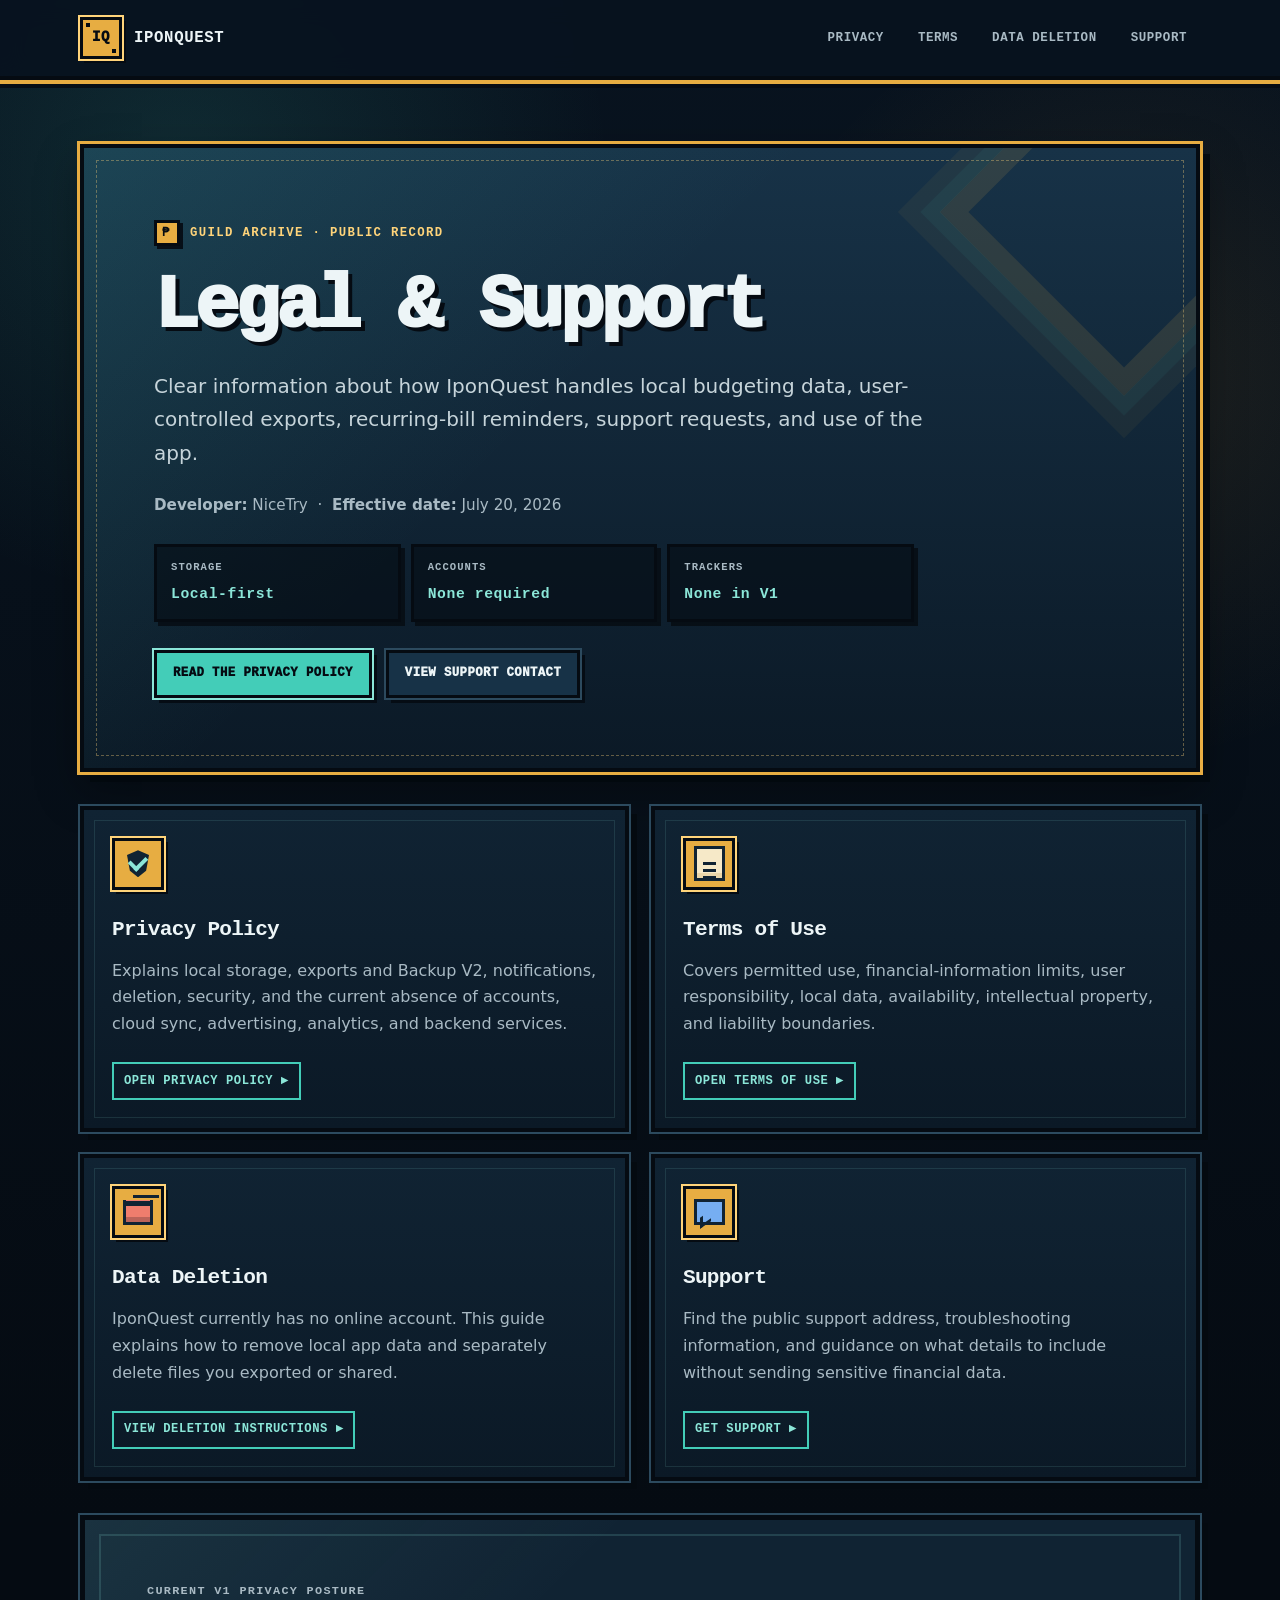
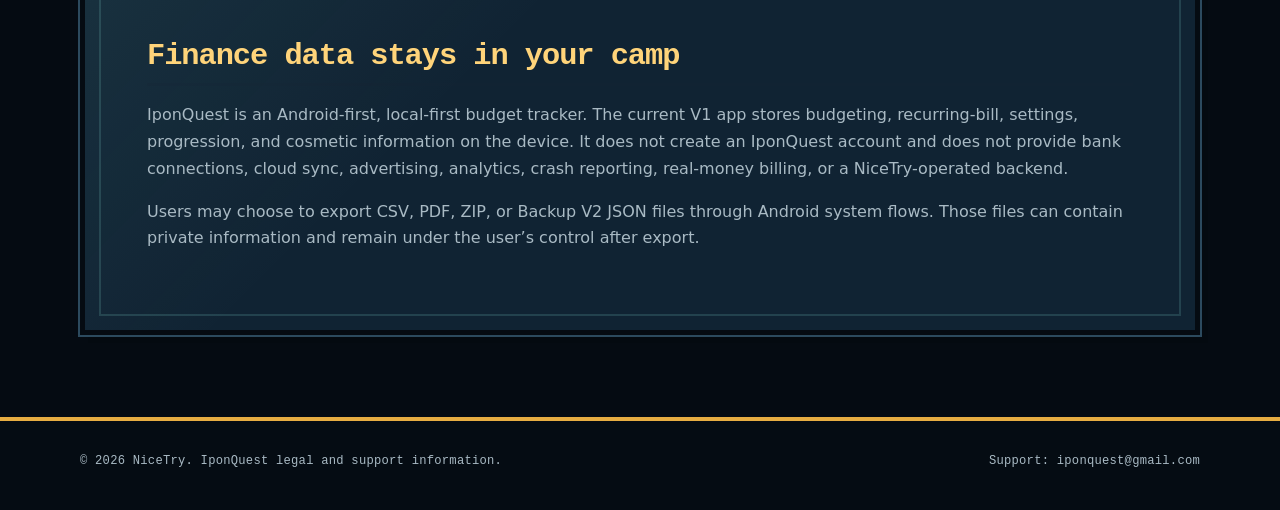
==== commit 15f8ef7a: "fix: make support contact browser-safe" ====
--- a/index.html
+++ b/index.html
@@ -11,9 +11,9 @@
   <a class="skip-link" href="#main">Skip to content</a>
   <header class="site-header">
     <div class="header-inner">
-      <a class="brand" href="index.html" aria-label="IponQuest Legal home">
+      <a class="brand" href="index.html" aria-label="IponQuest home">
         <span class="brand-mark" aria-hidden="true">IQ</span>
-        <span>IponQuest Legal</span>
+        <span>IponQuest</span>
       </a>
       <nav class="nav" aria-label="Legal and support navigation">
         <a href="privacy.html">Privacy</a>
@@ -51,7 +51,7 @@
 
       <div class="button-row">
         <a class="button" href="privacy.html">Read the Privacy Policy</a>
-        <a class="button secondary" href="mailto:iponquest@gmail.com">Email support</a>
+        <a class="button secondary" href="support.html">View support contact</a>
       </div>
     </section>
 
@@ -96,8 +96,8 @@
   <footer class="site-footer">
     <div class="footer-inner">
       <span>© 2026 NiceTry. IponQuest legal and support information.</span>
-      <span><a href="mailto:iponquest@gmail.com">iponquest@gmail.com</a></span>
+      <span>Support: iponquest@gmail.com</span>
     </div>
   </footer>
 </body>
-</html>
+</html>
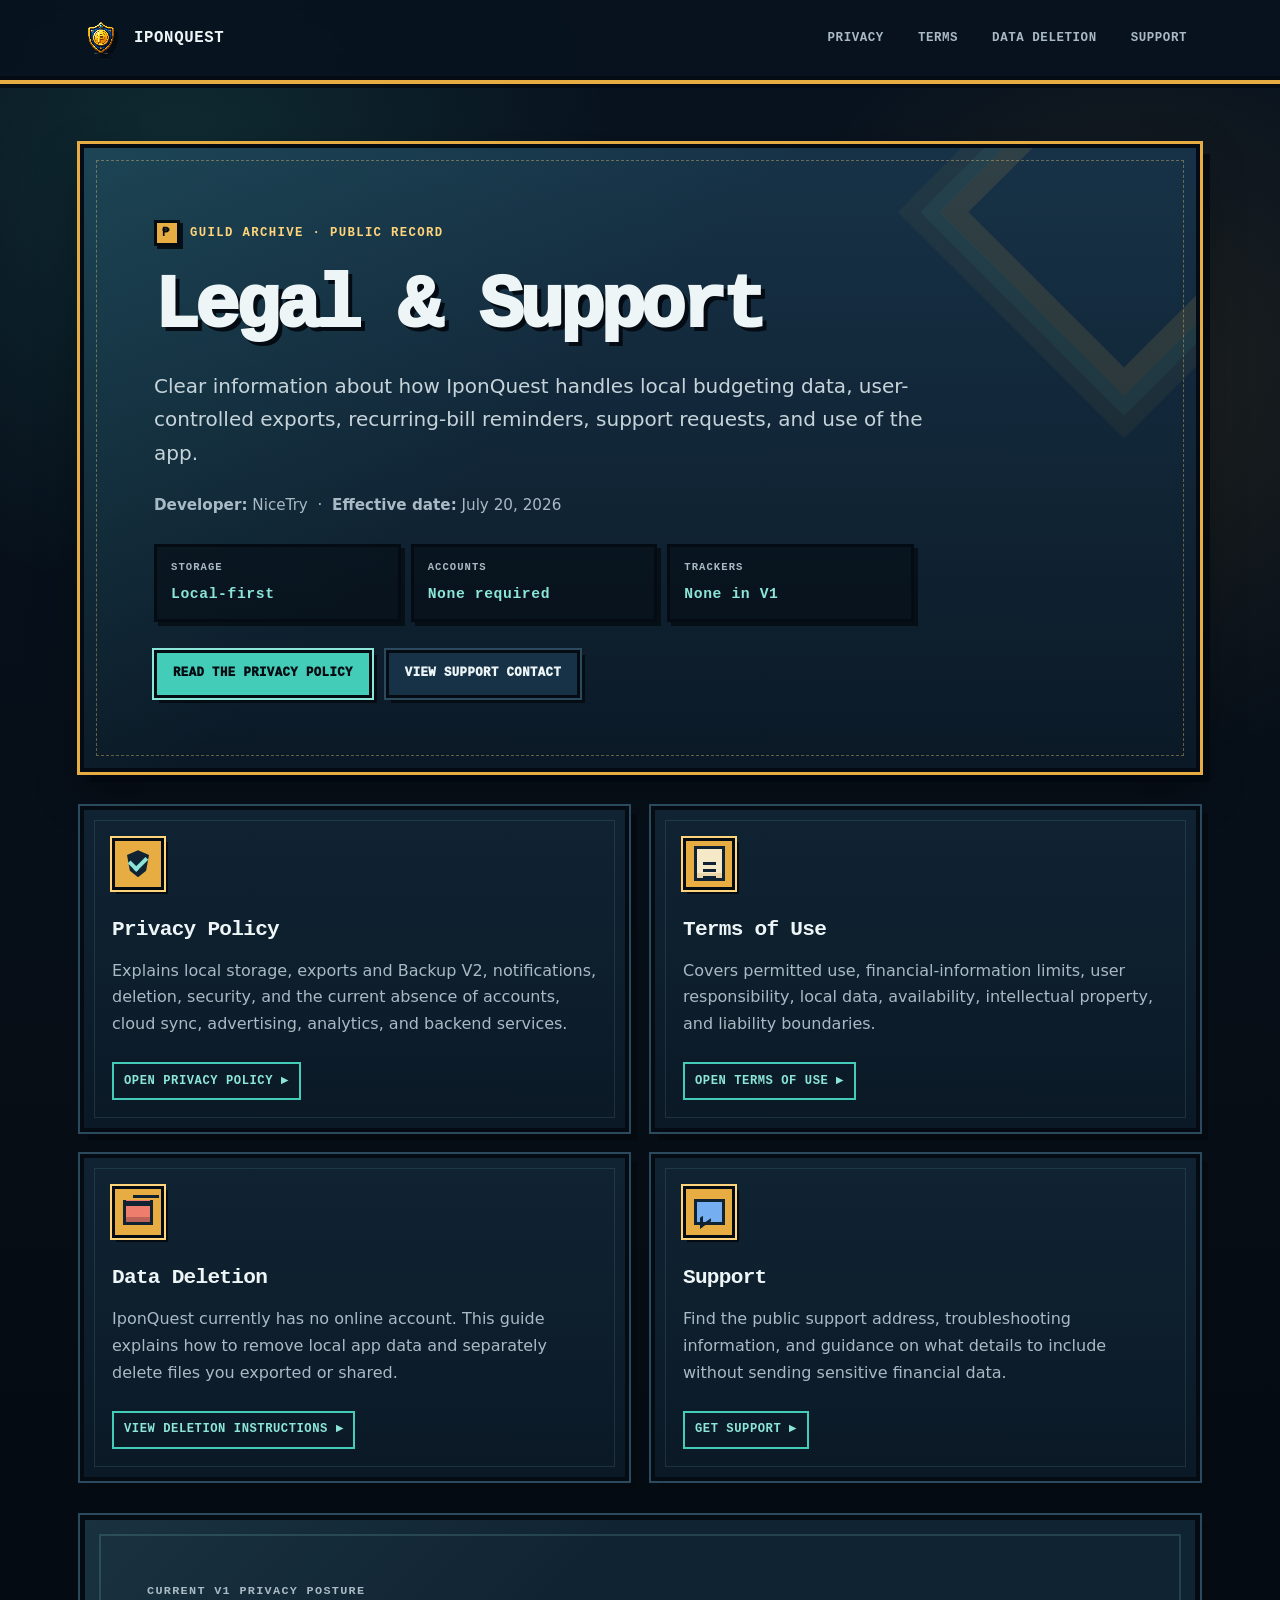
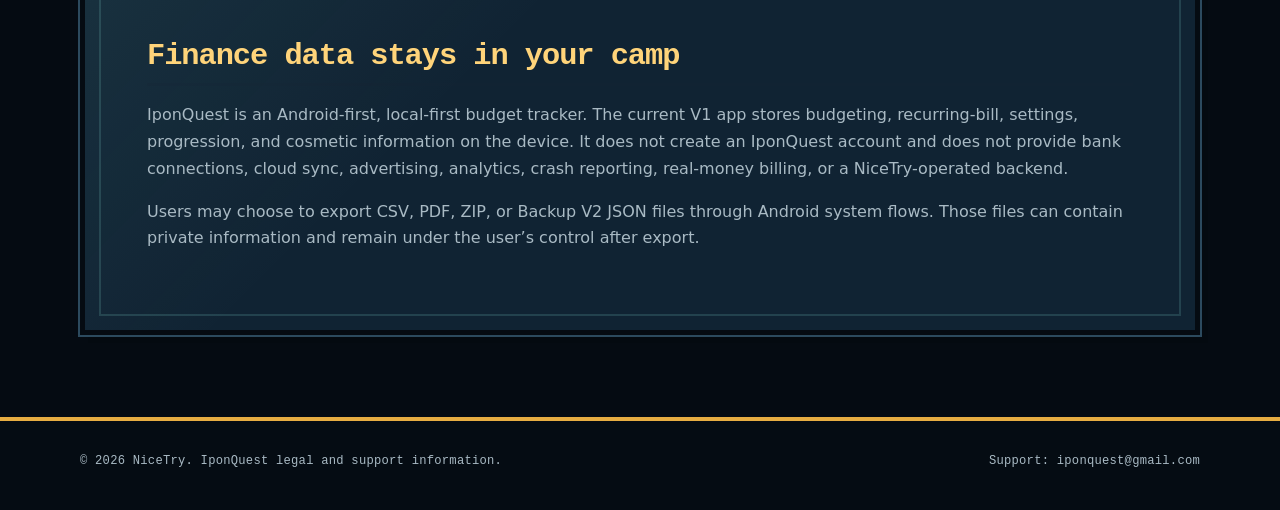
==== commit 456e35c7: "ui: use official logo on legal homepage" ====
--- a/index.html
+++ b/index.html
@@ -5,14 +5,16 @@
   <meta name="viewport" content="width=device-width, initial-scale=1">
   <meta name="description" content="Official IponQuest privacy, terms, support, and data-deletion information from NiceTry.">
   <title>IponQuest Legal & Support</title>
+  <link rel="icon" type="image/png" href="assets/ico_iponquest_alternative.png">
   <link rel="stylesheet" href="styles.css">
+  <link rel="stylesheet" href="logo.css">
 </head>
 <body>
   <a class="skip-link" href="#main">Skip to content</a>
   <header class="site-header">
     <div class="header-inner">
       <a class="brand" href="index.html" aria-label="IponQuest home">
-        <span class="brand-mark" aria-hidden="true">IQ</span>
+        <img class="brand-logo" src="assets/ico_iponquest_alternative.png" alt="" width="42" height="42">
         <span>IponQuest</span>
       </a>
       <nav class="nav" aria-label="Legal and support navigation">
@@ -100,4 +102,4 @@
     </div>
   </footer>
 </body>
-</html>+</html>
--- a/logo.css
+++ b/logo.css
@@ -0,0 +1,16 @@
+.brand-logo {
+  width: 42px;
+  height: 42px;
+  display: block;
+  flex: 0 0 auto;
+  object-fit: contain;
+  image-rendering: pixelated;
+  filter: drop-shadow(4px 4px 0 var(--night-950));
+}
+
+@media (max-width: 520px) {
+  .brand-logo {
+    width: 38px;
+    height: 38px;
+  }
+}
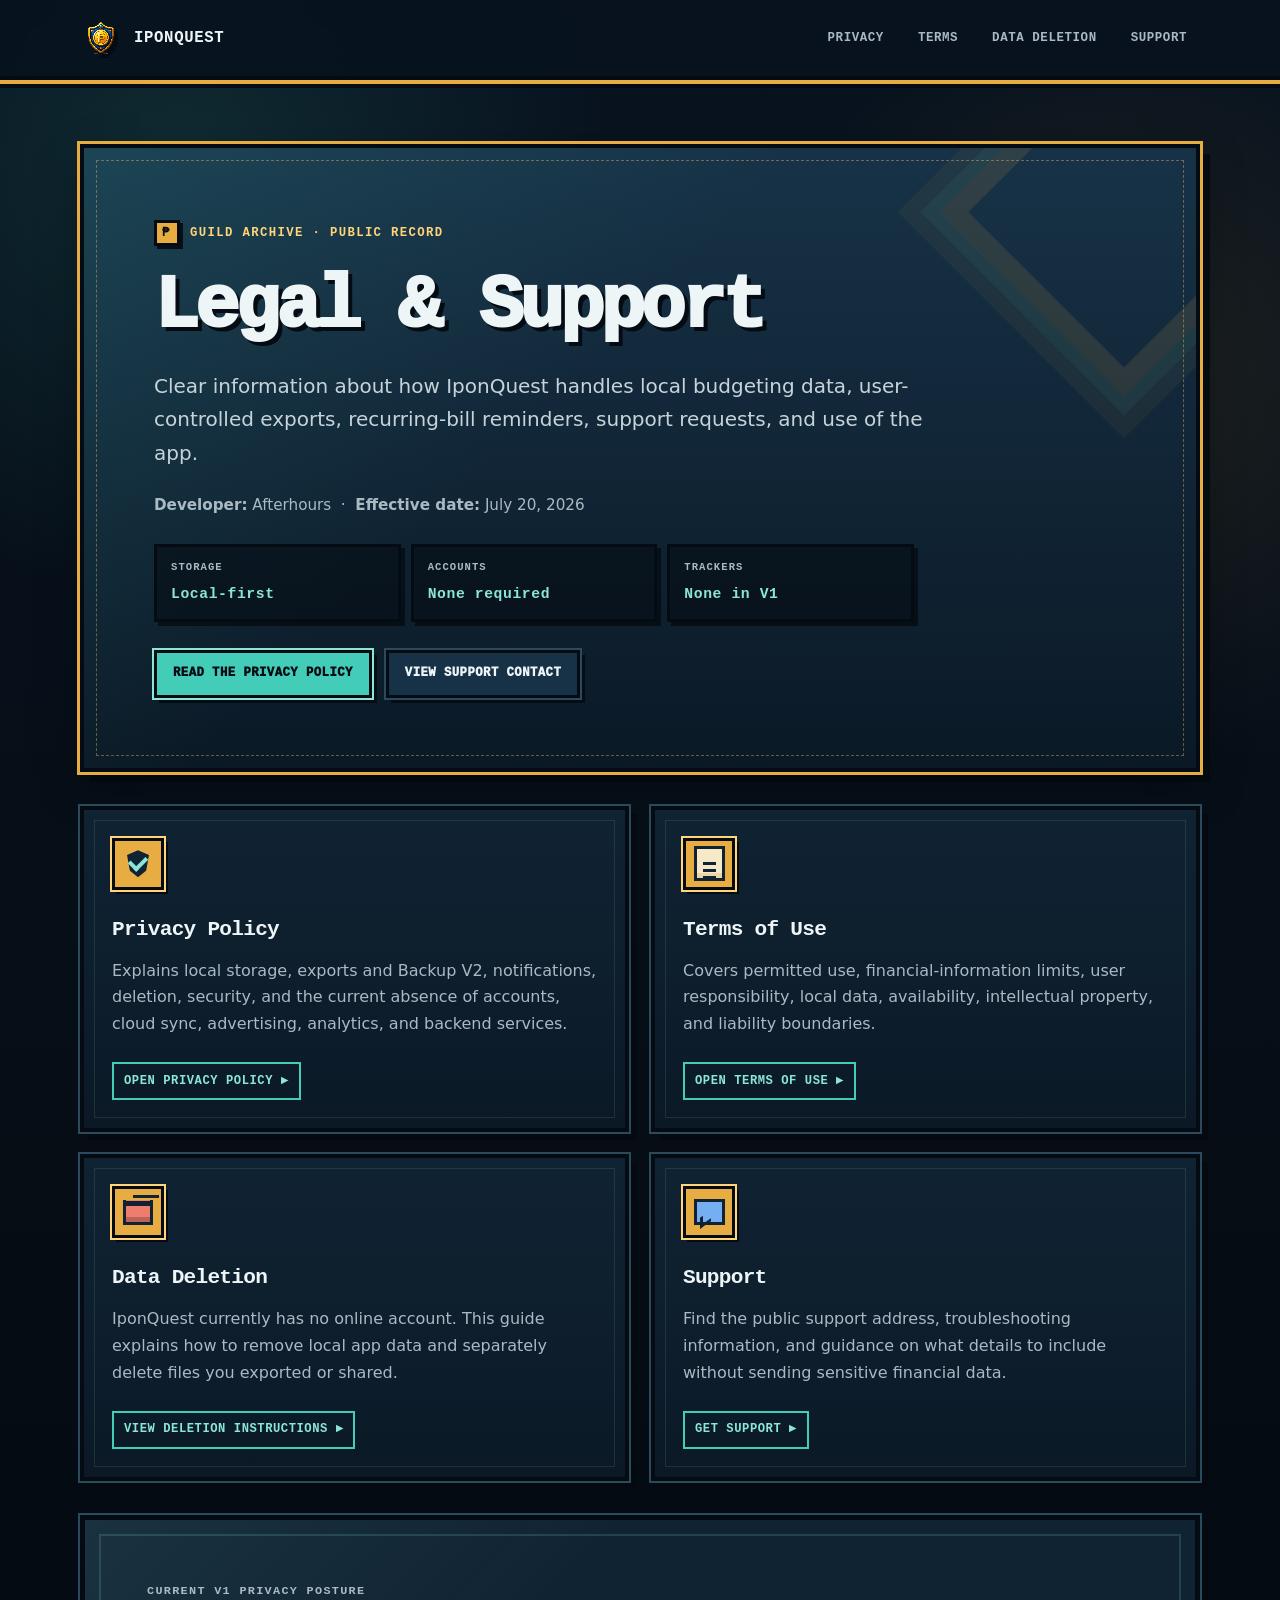
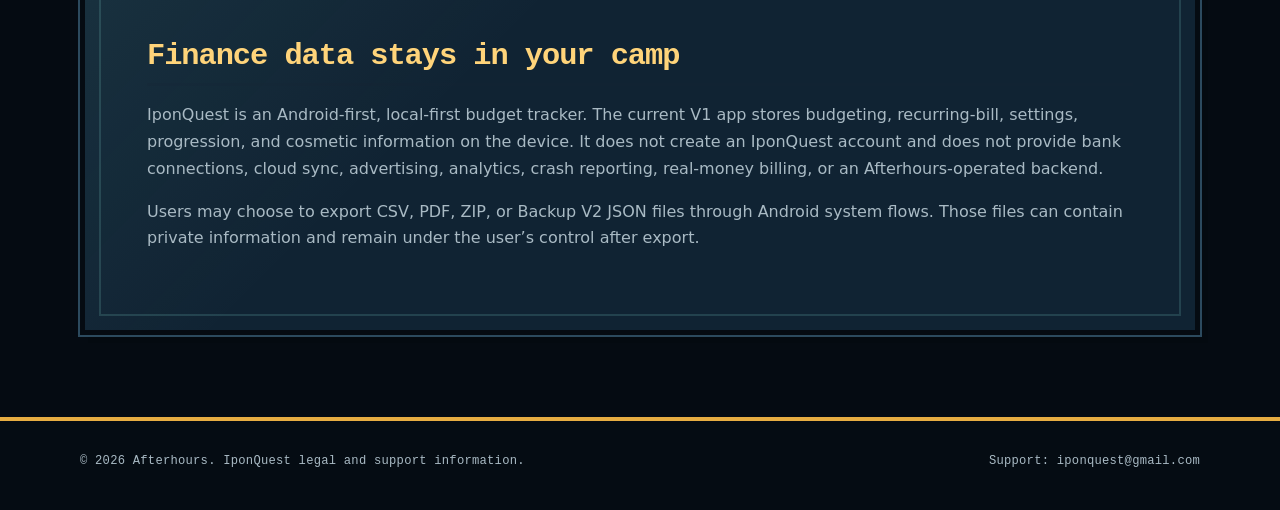
==== commit e20cd8fd: "docs: update legal homepage branding" ====
--- a/index.html
+++ b/index.html
@@ -3,7 +3,7 @@
 <head>
   <meta charset="utf-8">
   <meta name="viewport" content="width=device-width, initial-scale=1">
-  <meta name="description" content="Official IponQuest privacy, terms, support, and data-deletion information from NiceTry.">
+  <meta name="description" content="Official IponQuest privacy, terms, support, and data-deletion information from Afterhours.">
   <title>IponQuest Legal & Support</title>
   <link rel="icon" type="image/png" href="assets/ico_iponquest_alternative.png">
   <link rel="stylesheet" href="styles.css">
@@ -34,7 +34,7 @@
       </div>
       <h1>Legal & Support</h1>
       <p class="lead">Clear information about how IponQuest handles local budgeting data, user-controlled exports, recurring-bill reminders, support requests, and use of the app.</p>
-      <p class="meta"><strong>Developer:</strong> NiceTry &nbsp;·&nbsp; <strong>Effective date:</strong> July 20, 2026</p>
+      <p class="meta"><strong>Developer:</strong> Afterhours &nbsp;·&nbsp; <strong>Effective date:</strong> July 20, 2026</p>
 
       <div class="status-strip" aria-label="Current IponQuest privacy status">
         <div class="status-item">
@@ -90,14 +90,14 @@
     <section class="document posture-panel">
       <p class="eyebrow">Current V1 privacy posture</p>
       <h2>Finance data stays in your camp</h2>
-      <p>IponQuest is an Android-first, local-first budget tracker. The current V1 app stores budgeting, recurring-bill, settings, progression, and cosmetic information on the device. It does not create an IponQuest account and does not provide bank connections, cloud sync, advertising, analytics, crash reporting, real-money billing, or a NiceTry-operated backend.</p>
+      <p>IponQuest is an Android-first, local-first budget tracker. The current V1 app stores budgeting, recurring-bill, settings, progression, and cosmetic information on the device. It does not create an IponQuest account and does not provide bank connections, cloud sync, advertising, analytics, crash reporting, real-money billing, or an Afterhours-operated backend.</p>
       <p>Users may choose to export CSV, PDF, ZIP, or Backup V2 JSON files through Android system flows. Those files can contain private information and remain under the user’s control after export.</p>
     </section>
   </main>
 
   <footer class="site-footer">
     <div class="footer-inner">
-      <span>© 2026 NiceTry. IponQuest legal and support information.</span>
+      <span>© 2026 Afterhours. IponQuest legal and support information.</span>
       <span>Support: iponquest@gmail.com</span>
     </div>
   </footer>
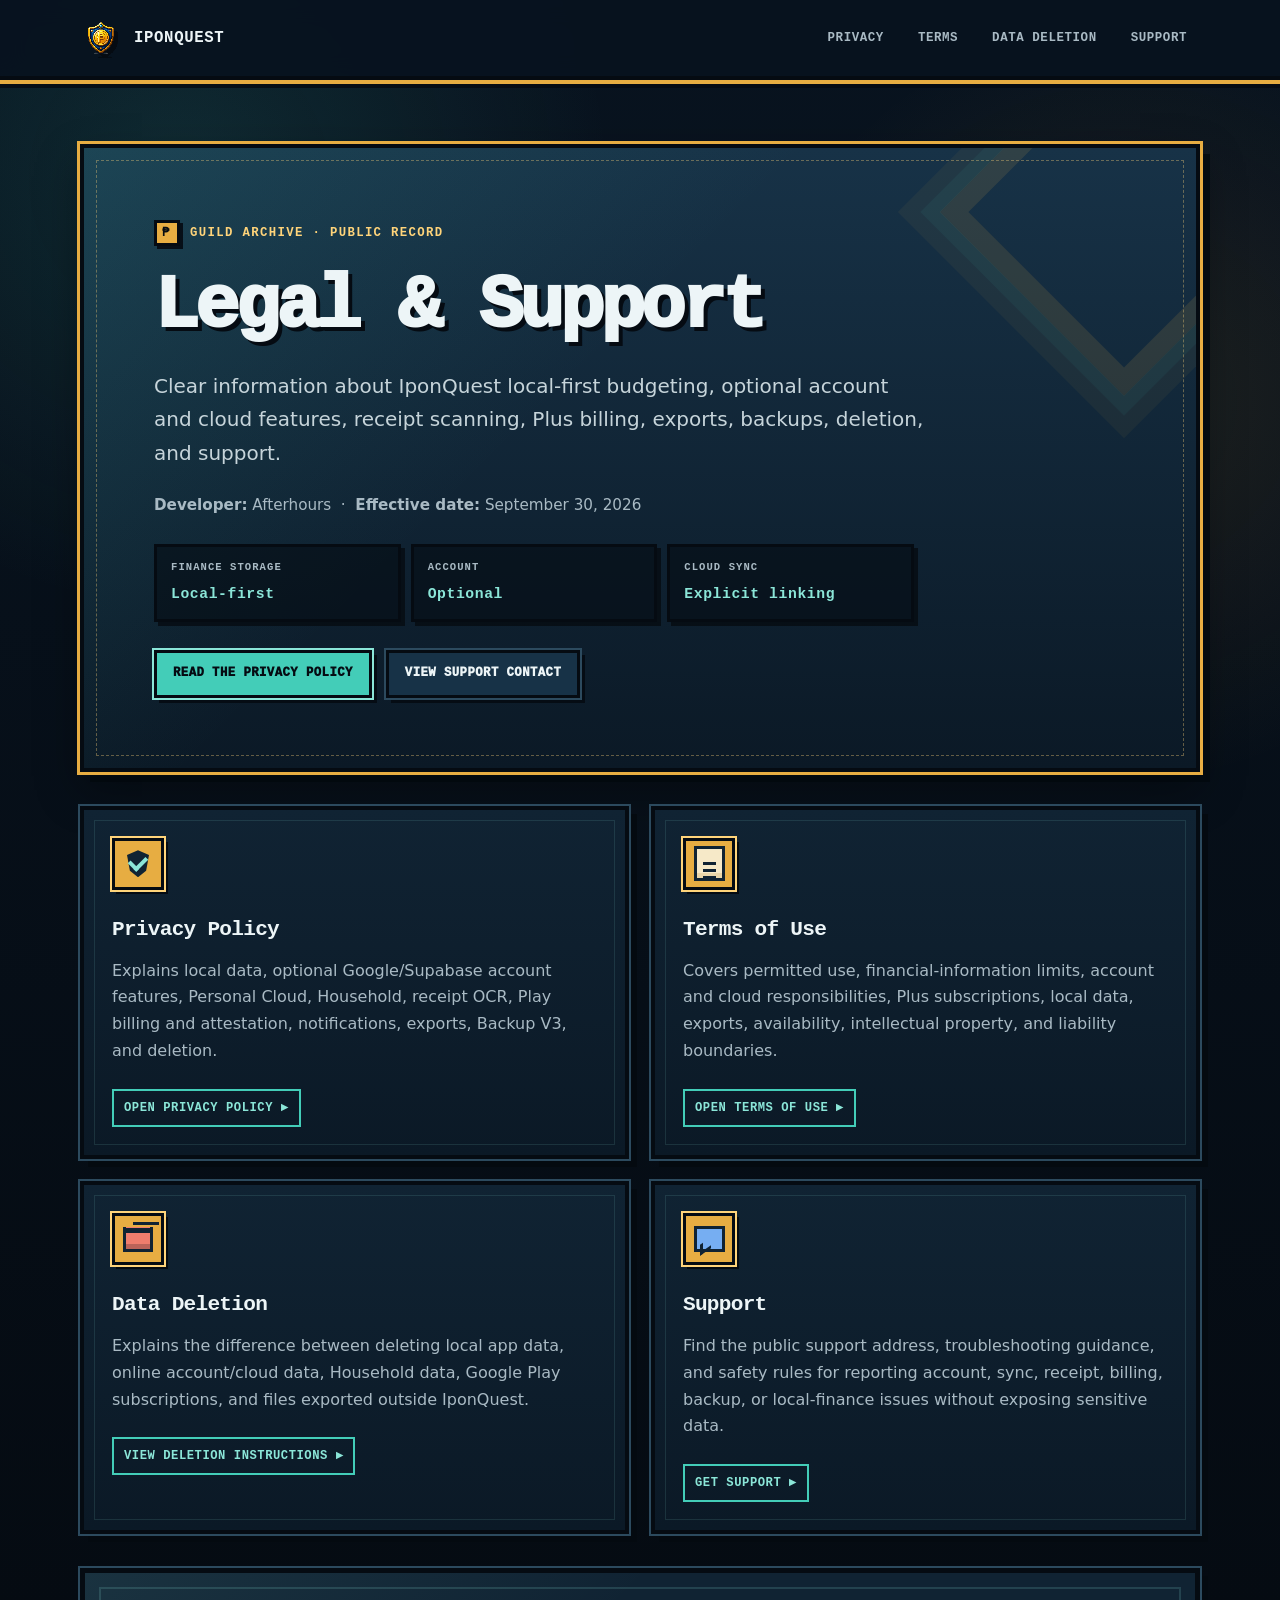
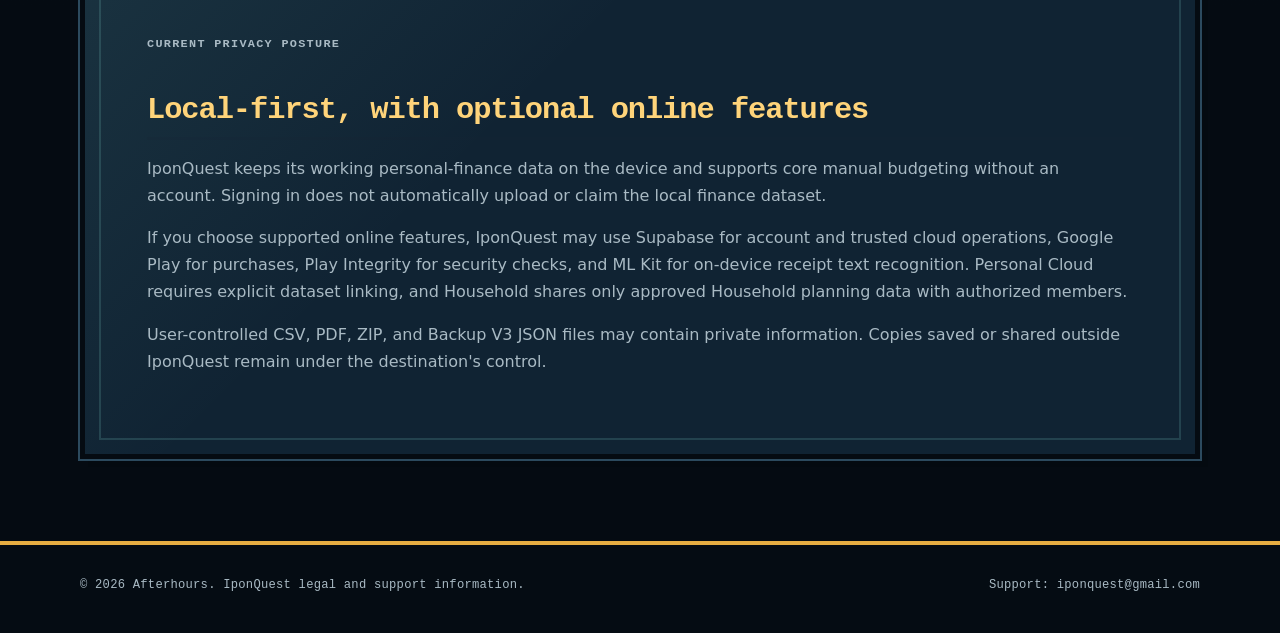
==== commit b2db9b75: "docs: refresh legal site overview" ====
--- a/index.html
+++ b/index.html
@@ -33,21 +33,21 @@
         <span>Guild Archive · Public Record</span>
       </div>
       <h1>Legal & Support</h1>
-      <p class="lead">Clear information about how IponQuest handles local budgeting data, user-controlled exports, recurring-bill reminders, support requests, and use of the app.</p>
-      <p class="meta"><strong>Developer:</strong> Afterhours &nbsp;·&nbsp; <strong>Effective date:</strong> July 20, 2026</p>
+      <p class="lead">Clear information about IponQuest local-first budgeting, optional account and cloud features, receipt scanning, Plus billing, exports, backups, deletion, and support.</p>
+      <p class="meta"><strong>Developer:</strong> Afterhours &nbsp;·&nbsp; <strong>Effective date:</strong> September 30, 2026</p>
 
-      <div class="status-strip" aria-label="Current IponQuest privacy status">
+      <div class="status-strip" aria-label="Current IponQuest privacy posture">
         <div class="status-item">
-          <span class="status-label">Storage</span>
+          <span class="status-label">Finance storage</span>
           <strong>Local-first</strong>
         </div>
         <div class="status-item">
-          <span class="status-label">Accounts</span>
-          <strong>None required</strong>
+          <span class="status-label">Account</span>
+          <strong>Optional</strong>
         </div>
         <div class="status-item">
-          <span class="status-label">Trackers</span>
-          <strong>None in V1</strong>
+          <span class="status-label">Cloud sync</span>
+          <strong>Explicit linking</strong>
         </div>
       </div>
 
@@ -61,37 +61,38 @@
       <article class="card">
         <span class="card-glyph glyph-shield" aria-hidden="true"></span>
         <h2>Privacy Policy</h2>
-        <p>Explains local storage, exports and Backup V2, notifications, deletion, security, and the current absence of accounts, cloud sync, advertising, analytics, and backend services.</p>
+        <p>Explains local data, optional Google/Supabase account features, Personal Cloud, Household, receipt OCR, Play billing and attestation, notifications, exports, Backup V3, and deletion.</p>
         <a class="card-link" href="privacy.html">Open Privacy Policy</a>
       </article>
 
       <article class="card">
         <span class="card-glyph glyph-scroll" aria-hidden="true"></span>
         <h2>Terms of Use</h2>
-        <p>Covers permitted use, financial-information limits, user responsibility, local data, availability, intellectual property, and liability boundaries.</p>
+        <p>Covers permitted use, financial-information limits, account and cloud responsibilities, Plus subscriptions, local data, exports, availability, intellectual property, and liability boundaries.</p>
         <a class="card-link" href="terms.html">Open Terms of Use</a>
       </article>
 
       <article class="card">
         <span class="card-glyph glyph-delete" aria-hidden="true"></span>
         <h2>Data Deletion</h2>
-        <p>IponQuest currently has no online account. This guide explains how to remove local app data and separately delete files you exported or shared.</p>
+        <p>Explains the difference between deleting local app data, online account/cloud data, Household data, Google Play subscriptions, and files exported outside IponQuest.</p>
         <a class="card-link" href="data-deletion.html">View deletion instructions</a>
       </article>
 
       <article class="card">
         <span class="card-glyph glyph-support" aria-hidden="true"></span>
         <h2>Support</h2>
-        <p>Find the public support address, troubleshooting information, and guidance on what details to include without sending sensitive financial data.</p>
+        <p>Find the public support address, troubleshooting guidance, and safety rules for reporting account, sync, receipt, billing, backup, or local-finance issues without exposing sensitive data.</p>
         <a class="card-link" href="support.html">Get support</a>
       </article>
     </section>
 
     <section class="document posture-panel">
-      <p class="eyebrow">Current V1 privacy posture</p>
-      <h2>Finance data stays in your camp</h2>
-      <p>IponQuest is an Android-first, local-first budget tracker. The current V1 app stores budgeting, recurring-bill, settings, progression, and cosmetic information on the device. It does not create an IponQuest account and does not provide bank connections, cloud sync, advertising, analytics, crash reporting, real-money billing, or an Afterhours-operated backend.</p>
-      <p>Users may choose to export CSV, PDF, ZIP, or Backup V2 JSON files through Android system flows. Those files can contain private information and remain under the user’s control after export.</p>
+      <p class="eyebrow">Current privacy posture</p>
+      <h2>Local-first, with optional online features</h2>
+      <p>IponQuest keeps its working personal-finance data on the device and supports core manual budgeting without an account. Signing in does not automatically upload or claim the local finance dataset.</p>
+      <p>If you choose supported online features, IponQuest may use Supabase for account and trusted cloud operations, Google Play for purchases, Play Integrity for security checks, and ML Kit for on-device receipt text recognition. Personal Cloud requires explicit dataset linking, and Household shares only approved Household planning data with authorized members.</p>
+      <p>User-controlled CSV, PDF, ZIP, and Backup V3 JSON files may contain private information. Copies saved or shared outside IponQuest remain under the destination's control.</p>
     </section>
   </main>
 
